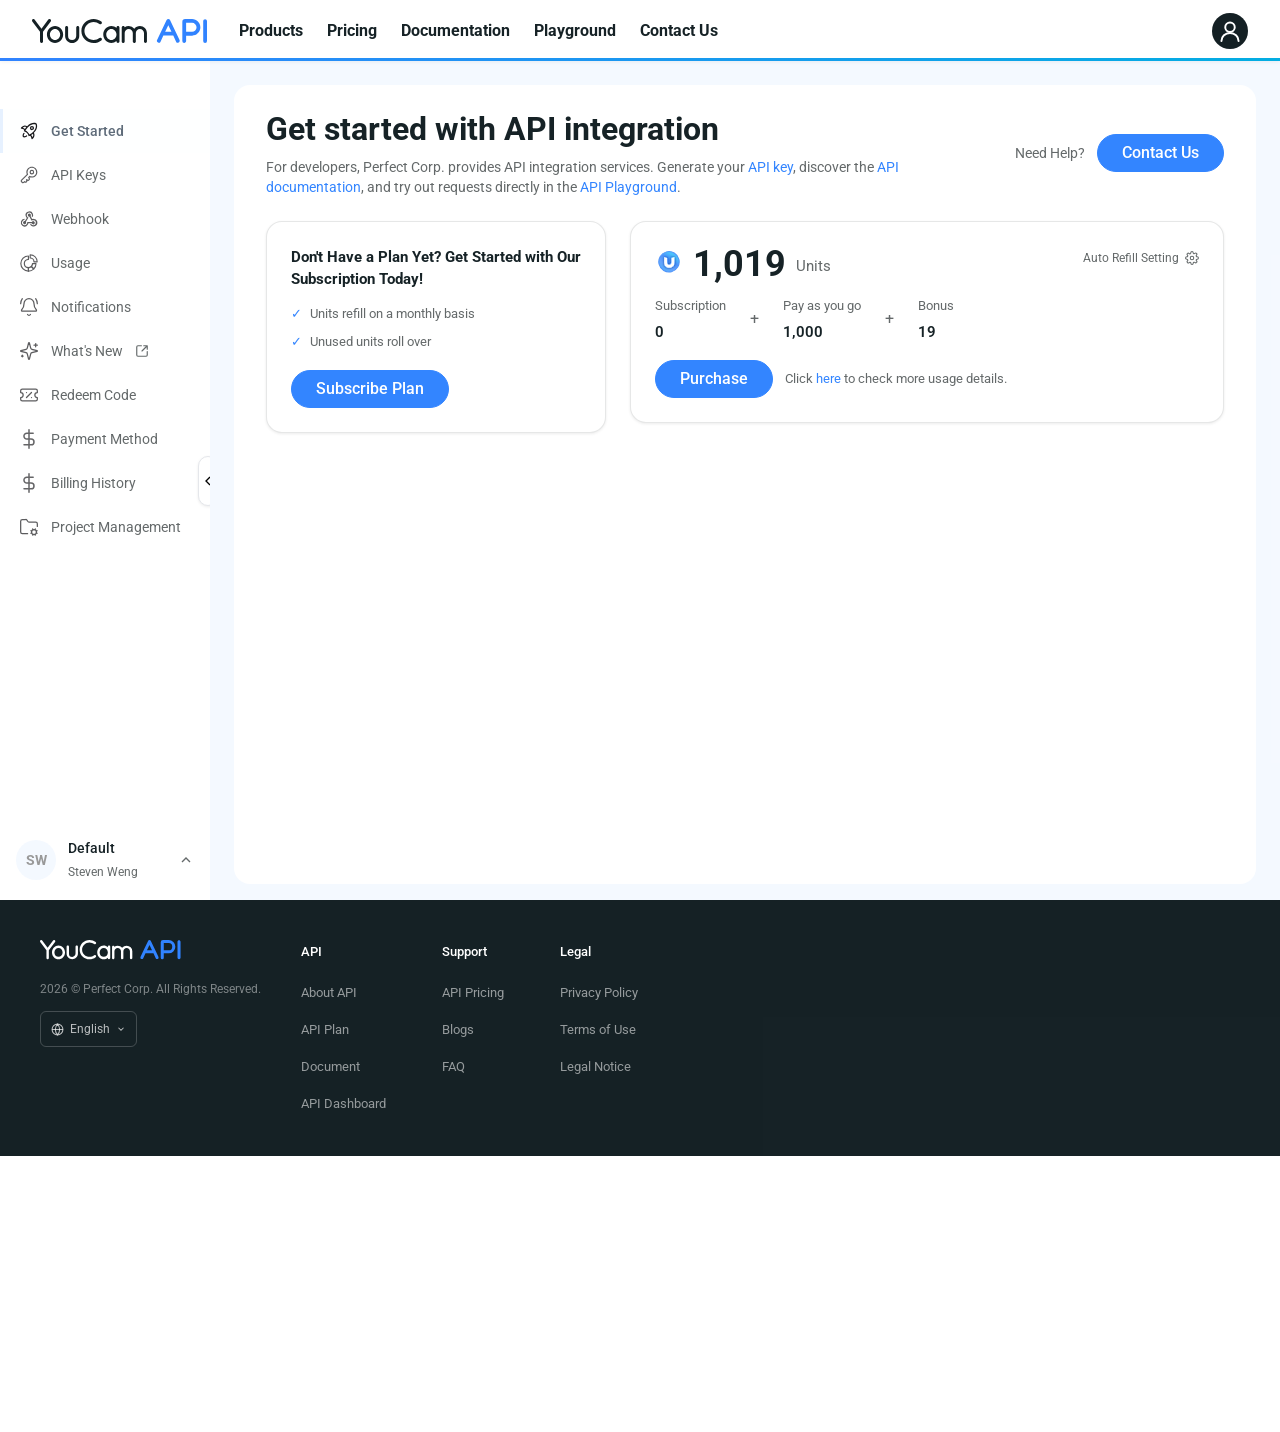
==== index.html @ 042cfa5a "V1" ====
<!DOCTYPE html>
<html lang="en">
<head>
  <meta charset="UTF-8" />
  <meta http-equiv="refresh" content="0;url=app.html" />
  <title>YouCam API Console</title>
</head>
<body>
  <p style="font-family:sans-serif;padding:40px;color:#666">
    Redirecting to <a href="app.html">app.html</a>…
  </p>
</body>
</html>
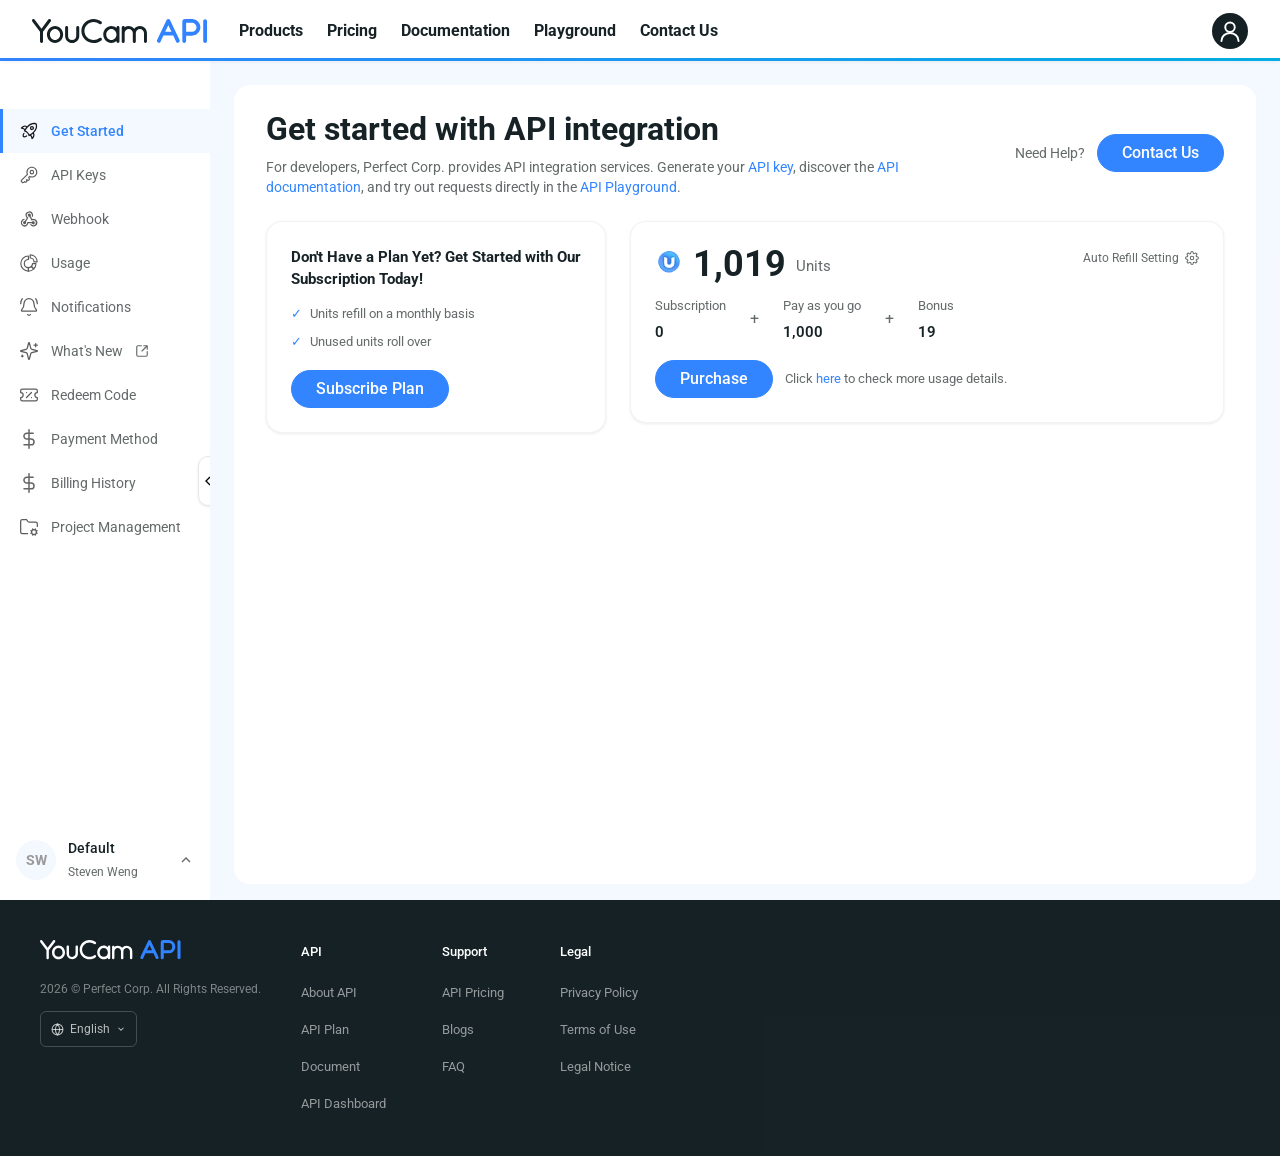
==== commit 087788a3: "V1.2 update usage page" ====
--- a/index.html
+++ b/index.html
@@ -2,12 +2,226 @@
 <html lang="en">
 <head>
   <meta charset="UTF-8" />
-  <meta http-equiv="refresh" content="0;url=app.html" />
-  <title>YouCam API Console</title>
+  <meta name="viewport" content="width=device-width, initial-scale=1.0" />
+  <title>Get Started — YouCam API Console</title>
+  <link rel="preconnect" href="https://fonts.googleapis.com" />
+  <link href="https://fonts.googleapis.com/css2?family=Roboto:wght@300;400;500;700&display=swap" rel="stylesheet" />
+  <link rel="stylesheet" href="src/css/tokens.css" />
+  <link rel="stylesheet" href="src/css/components.css" />
 </head>
 <body>
-  <p style="font-family:sans-serif;padding:40px;color:#666">
-    Redirecting to <a href="app.html">app.html</a>…
-  </p>
+
+<!-- ══ TOPNAV ══════════════════════════════════════════════════ -->
+<header class="topnav">
+  <a href="app.html" class="topnav__logo">
+    <img src="src/icon/API_header.svg" alt="YouCam API" style="height:24px;width:auto;" />
+  </a>
+  <ul class="topnav__links">
+    <li><a href="#">Products</a></li>
+    <li><a href="#">Pricing</a></li>
+    <li><a href="#">Documentation</a></li>
+    <li><a href="#">Playground</a></li>
+    <li><a href="#">Contact Us</a></li>
+  </ul>
+  <div class="topnav__spacer"></div>
+  <div class="topnav__avatar">
+    <img src="src/icon/user.svg" alt="Account" style="width:40px;height:40px;display:block;" />
+  </div>
+</header>
+
+<!-- ══ APP BODY ════════════════════════════════════════════════ -->
+<div class="app-body">
+
+  <!-- SIDEBAR -->
+  <aside class="sidebar" id="sidebar">
+    <button class="sidebar__collapse-btn" data-sidebar-toggle="sidebar" title="Toggle sidebar">
+      <svg width="16" height="16" viewBox="0 0 24 24" fill="none" stroke="currentColor" stroke-width="2">
+        <polyline data-arrow points="15 6 9 12 15 18"/>
+      </svg>
+    </button>
+    <nav class="sidebar__nav">
+      <a class="sidebar__nav-item active" href="app.html">
+        <img src="src/icon/start.svg" class="nav-icon" alt="" />
+        <span class="nav-label">Get Started</span>
+        
+      </a>
+      <a class="sidebar__nav-item" href="pages/api-keys.html">
+        <img src="src/icon/api-key.svg" class="nav-icon" alt="" />
+        <span class="nav-label">API Keys</span>
+        
+      </a>
+      <a class="sidebar__nav-item" href="pages/webhook.html">
+        <img src="src/icon/webhook.svg" class="nav-icon" alt="" />
+        <span class="nav-label">Webhook</span>
+        
+      </a>
+      <a class="sidebar__nav-item" href="pages/usage.html">
+        <img src="src/icon/usage.svg" class="nav-icon" alt="" />
+        <span class="nav-label">Usage</span>
+        
+      </a>
+      <a class="sidebar__nav-item" href="#">
+        <img src="src/icon/notification.svg" class="nav-icon" alt="" />
+        <span class="nav-label">Notifications</span>
+        
+      </a>
+      <a class="sidebar__nav-item" href="#" target="_blank" rel="noopener">
+        <img src="src/icon/whats new.svg" class="nav-icon" alt="" />
+        <span class="nav-label">What's New</span>
+        <img src="src/icon/external link.svg" class="nav-external" alt="" />
+      </a>
+      <a class="sidebar__nav-item" href="#">
+        <img src="src/icon/redeem code.svg" class="nav-icon" alt="" />
+        <span class="nav-label">Redeem Code</span>
+        
+      </a>
+      <a class="sidebar__nav-item" href="#">
+        <img src="src/icon/billing.svg" class="nav-icon" alt="" />
+        <span class="nav-label">Payment Method</span>
+        
+      </a>
+      <a class="sidebar__nav-item" href="#">
+        <img src="src/icon/billing.svg" class="nav-icon" alt="" />
+        <span class="nav-label">Billing History</span>
+        
+      </a>
+      <a class="sidebar__nav-item" href="#">
+        <img src="src/icon/project management.svg" class="nav-icon" alt="" />
+        <span class="nav-label">Project Management</span>
+        
+      </a>
+    </nav>
+    <div class="sidebar__user">
+      <div class="sidebar__user-avatar">SW</div>
+      <div class="sidebar__user-info">
+        <div class="sidebar__user-name">Default</div>
+        <div class="sidebar__user-org">Steven Weng</div>
+      </div>
+      <svg class="sidebar__user-chevron" width="16" height="16" viewBox="0 0 24 24"
+        fill="none" stroke="currentColor" stroke-width="2"
+        style="margin-left:auto;flex-shrink:0;color:var(--color-text-secondary)">
+        <polyline points="18 15 12 9 6 15"/>
+      </svg>
+    </div>
+  </aside>
+
+  <!-- PAGE SHELL -->
+  <div class="page-shell">
+    <div class="page-content">
+      <div class="page-header">
+        <div class="page-header__row">
+          <div>
+            <h1 class="page-header__title">Get started with API integration</h1>
+            <p class="page-header__description">
+              For developers, Perfect Corp. provides API integration services.
+              Generate your <a href="pages/api-keys.html">API key</a>, discover the
+              <a href="https://docs.perfectcorp.com/develop/introduction" target="_blank">API documentation</a>,
+              and try out requests directly in the
+              <a href="https://yce.perfectcorp.com/ai-api/playground" target="_blank">API Playground</a>.
+            </p>
+          </div>
+          <div style="display:flex;align-items:center;gap:12px;flex-shrink:0">
+            <span style="font-size:14px;color:var(--color-text-secondary)">Need Help?</span>
+            <button class="btn btn-primary">Contact Us</button>
+          </div>
+        </div>
+      </div>
+
+      <div class="cards-row">
+        <div class="card card--subscribe">
+          <div style="font-size:15px;font-weight:700;line-height:22px;margin-bottom:12px">
+            Don't Have a Plan Yet? Get Started with Our Subscription Today!
+          </div>
+          <div style="font-size:13px;color:var(--color-text-secondary);margin-bottom:16px">
+            <div style="display:flex;align-items:center;gap:8px;margin-bottom:4px">
+              <span style="color:var(--color-brand);font-weight:600">✓</span> Units refill on a monthly basis
+            </div>
+            <div style="display:flex;align-items:center;gap:8px">
+              <span style="color:var(--color-brand);font-weight:600">✓</span> Unused units roll over
+            </div>
+          </div>
+          <button class="btn btn-primary">Subscribe Plan</button>
+        </div>
+
+        <div class="card card--units">
+          <div style="display:flex;align-items:flex-start;justify-content:space-between;margin-bottom:12px">
+            <div style="display:flex;align-items:center;gap:10px">
+              <img src="src/icon/units.svg" style="width:28px;height:28px" alt="units" />
+              <span style="font-size:36px;font-weight:700;line-height:1">1,019</span>
+              <span style="font-size:15px;color:var(--color-text-secondary);align-self:flex-end;padding-bottom:4px">Units</span>
+            </div>
+            <div style="display:flex;align-items:center;gap:6px;font-size:12px;color:var(--color-text-secondary)">
+              Auto Refill Setting
+              <svg width="14" height="14" viewBox="0 0 24 24" fill="none" stroke="currentColor" stroke-width="1.8"><circle cx="12" cy="12" r="3"/><path d="M19.4 15a1.65 1.65 0 0 0 .33 1.82l.06.06a2 2 0 0 1-2.83 2.83l-.06-.06a1.65 1.65 0 0 0-1.82-.33 1.65 1.65 0 0 0-1 1.51V21a2 2 0 0 1-4 0v-.09A1.65 1.65 0 0 0 9 19.4a1.65 1.65 0 0 0-1.82.33l-.06.06a2 2 0 0 1-2.83-2.83l.06-.06A1.65 1.65 0 0 0 4.68 15a1.65 1.65 0 0 0-1.51-1H3a2 2 0 0 1 0-4h.09A1.65 1.65 0 0 0 4.6 9a1.65 1.65 0 0 0-.33-1.82l-.06-.06a2 2 0 0 1 2.83-2.83l.06.06A1.65 1.65 0 0 0 9 4.68a1.65 1.65 0 0 0 1-1.51V3a2 2 0 0 1 4 0v.09a1.65 1.65 0 0 0 1 1.51 1.65 1.65 0 0 0 1.82-.33l.06-.06a2 2 0 0 1 2.83 2.83l-.06.06A1.65 1.65 0 0 0 19.4 9a1.65 1.65 0 0 0 1.51 1H21a2 2 0 0 1 0 4h-.09a1.65 1.65 0 0 0-1.51 1z"/></svg>
+            </div>
+          </div>
+          <div style="display:flex;align-items:center;gap:24px;font-size:13px;margin-bottom:16px">
+            <div><div style="color:var(--color-text-secondary);margin-bottom:2px">Subscription</div><div style="font-weight:600;font-size:15px">0</div></div>
+            <span style="color:var(--color-text-secondary);font-size:16px">+</span>
+            <div><div style="color:var(--color-text-secondary);margin-bottom:2px">Pay as you go</div><div style="font-weight:600;font-size:15px">1,000</div></div>
+            <span style="color:var(--color-text-secondary);font-size:16px">+</span>
+            <div><div style="color:var(--color-text-secondary);margin-bottom:2px">Bonus</div><div style="font-weight:600;font-size:15px">19</div></div>
+          </div>
+          <div style="display:flex;align-items:center;gap:12px">
+            <button class="btn btn-primary">Purchase</button>
+            <span style="font-size:13px;color:var(--color-text-secondary)">Click <a href="pages/usage.html">here</a> to check more usage details.</span>
+          </div>
+        </div>
+      </div>
+    </div><!-- /page-content -->
+  </div><!-- /page-shell -->
+
+</div><!-- /app-body -->
+
+<!-- ══ FOOTER ══════════════════════════════════════════════════ -->
+<footer class="site-footer">
+  <div class="site-footer__inner">
+    <div class="site-footer__brand">
+      <a href="app.html" class="site-footer__logo">
+        <img src="src/icon/API_footer.svg" alt="YouCam API" style="height:20px;width:auto;" />
+      </a>
+      <p class="site-footer__copy">2026 © Perfect Corp. All Rights Reserved.</p>
+      <div class="site-footer__lang">
+        <svg width="13" height="13" viewBox="0 0 24 24" fill="none" stroke="currentColor" stroke-width="2">
+          <circle cx="12" cy="12" r="10"/><line x1="2" y1="12" x2="22" y2="12"/>
+          <path d="M12 2a15.3 15.3 0 0 1 4 10 15.3 15.3 0 0 1-4 10 15.3 15.3 0 0 1-4-10 15.3 15.3 0 0 1 4-10z"/>
+        </svg>
+        <span>English</span>
+        <svg width="10" height="10" viewBox="0 0 24 24" fill="none" stroke="currentColor" stroke-width="2.5">
+          <polyline points="6 9 12 15 18 9"/>
+        </svg>
+      </div>
+    </div>
+    <div class="site-footer__links">
+      <div class="site-footer__col">
+        <h4 class="site-footer__col-title">API</h4>
+        <ul>
+          <li><a href="https://yce.perfectcorp.com/ai-api" target="_blank">About API</a></li>
+          <li><a href="https://yce.perfectcorp.com/ai-api/api-pricing" target="_blank">API Plan</a></li>
+          <li><a href="https://docs.perfectcorp.com/develop/introduction" target="_blank">Document</a></li>
+          <li><a href="app.html">API Dashboard</a></li>
+        </ul>
+      </div>
+      <div class="site-footer__col">
+        <h4 class="site-footer__col-title">Support</h4>
+        <ul>
+          <li><a href="https://yce.perfectcorp.com/ai-api/api-pricing" target="_blank">API Pricing</a></li>
+          <li><a href="https://www.perfectcorp.com/consumer/blog" target="_blank">Blogs</a></li>
+          <li><a href="https://yce.perfectcorp.com/faq" target="_blank">FAQ</a></li>
+        </ul>
+      </div>
+      <div class="site-footer__col">
+        <h4 class="site-footer__col-title">Legal</h4>
+        <ul>
+          <li><a href="#" target="_blank">Privacy Policy</a></li>
+          <li><a href="#" target="_blank">Terms of Use</a></li>
+          <li><a href="#" target="_blank">Legal Notice</a></li>
+        </ul>
+      </div>
+    </div>
+  </div>
+</footer>
+
+<script src="src/js/components.js"></script>
 </body>
 </html>
--- a/src/css/tokens.css
+++ b/src/css/tokens.css
@@ -0,0 +1,131 @@
+/* ============================================================
+   YouCam API Console — Design Tokens
+   Source: https://yce.perfectcorp.com/api-console/en/
+   ============================================================ */
+
+:root {
+  /* --- Brand Colors --- */
+  --color-brand:              #3385ff;
+  --color-brand-active:       #2e78e9;
+  --color-brand-bg-weak:      rgba(51, 133, 255, 0.05);
+  --color-brand-bg-solid:     #f5f9ff;
+
+  /* --- Text Colors --- */
+  --color-text-default:       rgba(9, 22, 26, 0.95);
+  --color-text-secondary:     rgba(17, 24, 26, 0.65);
+  --color-text-weaker:        rgba(17, 24, 26, 0.45);
+  --color-text-placeholder:   #999999;
+  --color-text-brand:         #3385ff;
+  --color-text-on-brand:      #ffffff;
+  --color-text-inverted:      #ffffff;
+
+  /* --- Background / Surface --- */
+  --color-bg-page:            #ffffff;
+  --color-bg-sidebar:         #ffffff;
+  --color-bg-card:            #ffffff;
+  --color-bg-overlay:         #00000080;
+  --color-bg-fill-weak:       #3385ff0d;
+  --color-bg-fill-grey:       #11181a0a;
+  --color-bg-topnav:          #000000;
+
+  /* --- Border / Stroke --- */
+  --color-border-default:     rgba(17, 24, 26, 0.05);
+  --color-border-strong:      rgba(17, 24, 26, 0.20);
+  --color-border-sidebar:     #e5e7eb;
+  --color-border-brand:       #3385ff;
+
+  /* --- Semantic: Success --- */
+  --color-success:            #0acc92;
+  --color-success-text:       #0acc92;
+  --color-success-bg:         rgba(10, 204, 146, 0.05);
+  --color-success-border:     rgba(10, 204, 146, 0.30);
+
+  /* --- Semantic: Error --- */
+  --color-error:              #de0000;
+  --color-error-text:         #de0000;
+  --color-error-bg:           rgba(222, 0, 0, 0.14);
+  --color-error-border:       rgba(222, 0, 0, 0.30);
+
+  /* --- Semantic: Warning --- */
+  --color-warning:            #fec62e;
+
+  /* --- Neutrals --- */
+  --color-neutral-50:         rgba(17, 24, 26, 0.04);
+  --color-neutral-100:        rgba(17, 24, 26, 0.10);
+  --color-neutral-200:        rgba(17, 24, 26, 0.20);
+  --color-neutral-500:        #999999;
+  --color-neutral-900:        #12181a;
+  --color-white:              #ffffff;
+  --color-black:              #000000;
+
+  /* ---------------------------------------------------------- */
+  /* Typography                                                  */
+  /* ---------------------------------------------------------- */
+  --font-sans:      'Roboto', ui-sans-serif, system-ui, sans-serif;
+  --font-mono:      ui-monospace, SFMono-Regular, Menlo, Monaco, Consolas, monospace;
+
+  --font-weight-regular: 400;
+  --font-weight-medium:  500;
+  --font-weight-bold:    700;
+
+  --text-h1:        40px;
+  --text-h2:        32px;
+  --text-h3:        24px;
+  --text-h4:        20px;
+  --text-body-lg:   18px;
+  --text-body:      16px;
+  --text-body-sm:   14px;
+  --text-caption:   12px;
+
+  --leading-h1:     48px;
+  --leading-h2:     40px;
+  --leading-h3:     32px;
+  --leading-h4:     28px;
+  --leading-body-lg: 28px;
+  --leading-body:   24px;
+  --leading-body-sm: 20px;
+  --leading-caption: 16px;
+
+  /* ---------------------------------------------------------- */
+  /* Spacing (4px base)                                          */
+  /* ---------------------------------------------------------- */
+  --space-1:   4px;
+  --space-2:   8px;
+  --space-3:   12px;
+  --space-4:   16px;
+  --space-5:   20px;
+  --space-6:   24px;
+  --space-7:   28px;
+  --space-8:   32px;
+  --space-10:  40px;
+  --space-12:  48px;
+
+  /* ---------------------------------------------------------- */
+  /* Border Radius                                               */
+  /* ---------------------------------------------------------- */
+  --radius-xs:   2px;
+  --radius-sm:   8px;
+  --radius-md:   16px;
+  --radius-lg:   20px;
+  --radius-pill: 9999px;
+
+  /* ---------------------------------------------------------- */
+  /* Shadows                                                     */
+  /* ---------------------------------------------------------- */
+  --shadow-sm:  0 1px 3px rgba(0, 0, 0, 0.08);
+  --shadow-md:  0 4px 16px rgba(0, 0, 0, 0.12);
+  --shadow-lg:  0 8px 32px rgba(0, 0, 0, 0.16);
+
+  /* ---------------------------------------------------------- */
+  /* Layout                                                      */
+  /* ---------------------------------------------------------- */
+  --topnav-height:   61px;
+  --sidebar-width:   210px;
+  --content-padding: var(--space-8) var(--space-10);
+
+  /* ---------------------------------------------------------- */
+  /* Motion                                                      */
+  /* ---------------------------------------------------------- */
+  --transition-fast:   0.15s ease;
+  --transition-normal: 0.25s ease;
+}
--- a/src/css/components.css
+++ b/src/css/components.css
@@ -0,0 +1,1104 @@
+/* ============================================================
+   YouCam API Console — Component Library
+   Depends on: tokens.css
+   ============================================================ */
+
+/* --- Reset & Base ------------------------------------------ */
+*, *::before, *::after { box-sizing: border-box; margin: 0; padding: 0; }
+
+body {
+  font-family: var(--font-sans);
+  font-size: var(--text-body);
+  line-height: var(--leading-body);
+  color: var(--color-text-default);
+  background: var(--color-bg-page);
+  -webkit-font-smoothing: antialiased;
+}
+
+a { color: var(--color-text-brand); text-decoration: none; }
+a:hover { text-decoration: underline; }
+
+/* ============================================================
+   LAYOUT
+   ============================================================ */
+
+/* Top Navigation Bar */
+.topnav {
+  position: fixed;
+  top: 0;
+  left: 0;
+  right: 0;
+  height: var(--topnav-height);
+  background: #ffffff;
+  box-shadow: 0 1px 4px rgba(0,0,0,0.06);
+  display: flex;
+  align-items: center;
+  padding: 0 var(--space-8);
+  gap: var(--space-8);
+  z-index: 100;
+  overflow: visible;
+}
+
+/* Gradient underline — matches real site (#3183ff → #03ade2, 3px) */
+.topnav::after {
+  content: '';
+  position: absolute;
+  bottom: 0;
+  left: 0;
+  right: 0;
+  height: 3px;
+  background: linear-gradient(90deg, #3183ff 0%, #03ade2 100%);
+  pointer-events: none;
+}
+
+.topnav__logo {
+  display: flex;
+  align-items: center;
+  height: 24px;
+  gap: var(--space-2);
+  flex-shrink: 0;
+}
+
+.topnav__logo-text {
+  color: var(--color-white);
+  font-size: var(--text-body-lg);
+  font-weight: var(--font-weight-bold);
+  letter-spacing: -0.02em;
+}
+
+.topnav__logo-text span {
+  color: var(--color-brand);
+}
+
+.topnav__links {
+  display: flex;
+  align-items: center;
+  gap: var(--space-6);
+  list-style: none;
+}
+
+.topnav__links a {
+  color: var(--color-text-default);
+  font-size: var(--text-body);
+  font-weight: var(--font-weight-bold);
+  transition: color var(--transition-fast);
+}
+
+.topnav__links a:hover {
+  color: var(--color-brand);
+  text-decoration: none;
+}
+
+.topnav__links .has-dropdown {
+  display: flex;
+  align-items: center;
+  gap: var(--space-1);
+  cursor: pointer;
+}
+
+.topnav__spacer { flex: 1; }
+
+.topnav__avatar {
+  width: 36px;
+  height: 36px;
+  border-radius: var(--radius-pill);
+  background: rgba(17, 24, 26, 0.08);
+  border: none;
+  color: var(--color-text-default);
+  display: flex;
+  align-items: center;
+  justify-content: center;
+  cursor: pointer;
+  overflow: hidden;
+}
+
+/* Sidebar */
+.sidebar {
+  position: sticky;
+  top: var(--topnav-height);
+  height: calc(100vh - var(--topnav-height));
+  width: var(--sidebar-width);
+  min-width: var(--sidebar-width);
+  background: var(--color-bg-sidebar);
+  display: flex;
+  flex-direction: column;
+  flex-shrink: 0;
+  transition: width var(--transition-normal), min-width var(--transition-normal);
+  z-index: 90;
+  overflow: hidden;
+  align-self: flex-start;
+}
+
+/* Collapsed: icon-only mini sidebar (60px) */
+.sidebar.collapsed {
+  width: 60px;
+  min-width: 60px;
+}
+
+.sidebar.collapsed .nav-label    { display: none; }
+.sidebar.collapsed .nav-external { display: none; }
+
+/* Force every nav item to the same height when collapsed */
+.sidebar.collapsed .sidebar__nav-item {
+  justify-content: center;
+  align-items: center;
+  padding: 0;
+  gap: 0;
+  height: 44px;        /* fixed height = same as expanded items */
+  min-height: 44px;
+  border-left-width: 2px;
+}
+
+.sidebar.collapsed .sidebar__user {
+  justify-content: center;
+  padding: var(--space-3);
+}
+.sidebar.collapsed .sidebar__user-info   { display: none; }
+.sidebar.collapsed .sidebar__user-chevron { display: none; }
+
+.sidebar__nav {
+  flex: 1;
+  padding: var(--space-12) 0;
+  overflow-y: auto;
+  overflow-x: hidden;
+}
+
+.sidebar__nav-item {
+  display: flex;
+  align-items: center;
+  gap: var(--space-3);
+  padding: 0 var(--space-4);
+  height: 44px;           /* fixed height — stays the same when collapsed */
+  color: var(--color-text-secondary);
+  font-size: var(--text-body-sm);
+  font-weight: var(--font-weight-regular);
+  cursor: pointer;
+  white-space: nowrap;
+  border-left: 3px solid transparent;
+  transition: color var(--transition-fast), background var(--transition-fast), border-color var(--transition-fast);
+  text-decoration: none;
+}
+
+.sidebar__nav-item:hover {
+  background: var(--color-bg-fill-grey);
+  color: var(--color-text-default);
+  text-decoration: none;
+}
+
+.sidebar__nav-item.active {
+  border-left-color: var(--color-brand);
+  color: var(--color-brand);
+  background: var(--color-brand-bg-weak);
+  font-weight: var(--font-weight-medium);
+}
+
+.sidebar__nav-item .nav-icon {
+  width: 20px;
+  height: 20px;
+  flex-shrink: 0;
+  opacity: 0.7;
+}
+
+.sidebar__nav-item.active .nav-icon {
+  opacity: 1;
+}
+
+.sidebar__collapse-btn {
+  position: absolute;
+  right: -8px;
+  top: 50%;
+  transform: translateY(-50%);
+  width: 20px;
+  height: 50px;
+  border-radius: var(--radius-pill);
+  background: var(--color-white);
+  border: 1px solid var(--color-border-sidebar);
+  display: flex;
+  align-items: center;
+  justify-content: center;
+  cursor: pointer;
+  z-index: 1;
+  box-shadow: var(--shadow-sm);
+  transition: background var(--transition-fast);
+}
+
+.sidebar__collapse-btn:hover {
+  background: var(--color-bg-fill-grey);
+}
+
+.sidebar__user {
+  padding: var(--space-4);
+  display: flex;
+  align-items: center;
+  gap: var(--space-3);
+  cursor: pointer;
+}
+
+.sidebar__user-avatar {
+  width: 40px;
+  height: 40px;
+  border-radius: var(--radius-pill);
+  background: var(--color-bg-fill-weak);
+  color: var(--color-text-placeholder);
+  display: flex;
+  align-items: center;
+  justify-content: center;
+  font-size: var(--text-body-sm);
+  font-weight: var(--font-weight-bold);
+  flex-shrink: 0;
+}
+
+.sidebar__user-info {
+  overflow: hidden;
+}
+
+.sidebar__user-name {
+  font-size: var(--text-body-sm);
+  font-weight: var(--font-weight-medium);
+  color: var(--color-text-default);
+  white-space: nowrap;
+  overflow: hidden;
+  text-overflow: ellipsis;
+}
+
+.sidebar__user-org {
+  font-size: var(--text-caption);
+  color: var(--color-text-secondary);
+  white-space: nowrap;
+  overflow: hidden;
+  text-overflow: ellipsis;
+}
+
+/* App body — flex row: sidebar + page content.
+   min-height: 100vh ensures the footer (outside this div) is always below the fold. */
+.app-body {
+  display: flex;
+  padding-top: var(--topnav-height);
+  min-height: 100vh;
+}
+
+/* Page shell — light gray background, fills remaining width beside sidebar */
+.page-shell {
+  flex: 1;
+  min-width: 0;
+  background: var(--color-bg-fill-weak);   /* rgba(17,24,26,.02) */
+}
+
+/* Page content — white box sitting inside the gray shell */
+.page-content {
+  background: #ffffff;
+  padding: var(--space-6) var(--space-8);
+  margin: var(--space-6);                  /* gap between shell edges and white box */
+  min-height: calc(100% - var(--space-10)); /* stretch white area vertically */
+  border-radius: var(--radius-md);
+}
+
+/* Page Header */
+.page-header {
+  margin-bottom: var(--space-6);
+}
+
+.page-header__title {
+  font-size: var(--text-h2);
+  font-weight: var(--font-weight-bold);
+  line-height: var(--leading-h2);
+  color: var(--color-text-default);
+  margin-bottom: var(--space-2);
+}
+
+.page-header__description {
+  font-size: var(--text-body-sm);
+  color: var(--color-text-secondary);
+  line-height: var(--leading-body-sm);
+}
+
+.page-header__row {
+  display: flex;
+  align-items: center;
+  justify-content: space-between;
+  gap: var(--space-4);
+}
+
+/* ============================================================
+   BUTTONS
+   ============================================================ */
+
+.btn {
+  display: inline-flex;
+  align-items: center;
+  justify-content: center;
+  gap: var(--space-2);
+  font-family: var(--font-sans);
+  font-size: var(--text-body);
+  font-weight: var(--font-weight-medium);
+  line-height: 1;
+  cursor: pointer;
+  border: none;
+  outline: none;
+  transition: background var(--transition-fast), color var(--transition-fast), border-color var(--transition-fast), opacity var(--transition-fast);
+  white-space: nowrap;
+  text-decoration: none;
+}
+
+.btn:disabled {
+  opacity: 0.45;
+  cursor: not-allowed;
+  pointer-events: none;
+}
+
+/* Primary — filled pill */
+.btn-primary {
+  background: var(--color-brand);
+  color: var(--color-white);
+  border-radius: var(--radius-pill);
+  padding: 10px var(--space-6);
+  border: 1.5px solid var(--color-brand);
+}
+
+.btn-primary:hover {
+  background: var(--color-brand-active);
+  border-color: var(--color-brand-active);
+}
+
+/* Outline — pill */
+.btn-outline {
+  background: transparent;
+  color: var(--color-brand);
+  border: 1.5px solid var(--color-brand);
+  border-radius: var(--radius-pill);
+  padding: 10px var(--space-6);
+}
+
+.btn-outline:hover {
+  background: var(--color-brand-bg-weak);
+}
+
+/* Secondary — ghost rectangle (used in tables) */
+.btn-secondary {
+  background: transparent;
+  color: var(--color-text-default);
+  border: 1px solid var(--color-border-strong);
+  border-radius: var(--radius-sm);
+  padding: 6px var(--space-3);
+  font-size: var(--text-caption);
+}
+
+.btn-secondary:hover {
+  background: var(--color-bg-fill-grey);
+}
+
+/* Danger */
+.btn-danger {
+  background: var(--color-error);
+  color: var(--color-white);
+  border-radius: var(--radius-pill);
+  padding: 10px var(--space-6);
+  border: 1.5px solid var(--color-error);
+}
+
+.btn-danger:hover {
+  background: #c00000;
+  border-color: #c00000;
+}
+
+/* Icon Button */
+.btn-icon {
+  background: transparent;
+  border: none;
+  border-radius: var(--radius-sm);
+  width: 32px;
+  height: 32px;
+  display: inline-flex;
+  align-items: center;
+  justify-content: center;
+  color: var(--color-text-secondary);
+  cursor: pointer;
+  padding: 0;
+  transition: background var(--transition-fast), color var(--transition-fast);
+}
+
+.btn-icon:hover {
+  background: var(--color-bg-fill-grey);
+  color: var(--color-text-default);
+}
+
+.btn-icon.danger:hover {
+  background: var(--color-error-bg);
+  color: var(--color-error);
+}
+
+/* ============================================================
+   BADGES & CHIPS
+   ============================================================ */
+
+/* Status Badge */
+.badge {
+  display: inline-flex;
+  align-items: center;
+  border-radius: var(--radius-pill);
+  padding: 3px 10px;
+  font-size: var(--text-caption);
+  font-weight: var(--font-weight-medium);
+  white-space: nowrap;
+}
+
+.badge-success {
+  color: var(--color-success-text);
+  background: var(--color-success-bg);
+  border: 1px solid var(--color-success-border);
+}
+
+.badge-error {
+  color: var(--color-error-text);
+  background: var(--color-error-bg);
+  border: 1px solid var(--color-error-border);
+}
+
+.badge-neutral {
+  color: var(--color-text-secondary);
+  background: var(--color-neutral-50);
+  border: 1px solid var(--color-neutral-100);
+}
+
+/* Chip / Tag (event type labels) */
+.chip {
+  display: inline-flex;
+  align-items: center;
+  border-radius: var(--radius-pill);
+  padding: 2px 10px;
+  font-size: var(--text-caption);
+  font-weight: var(--font-weight-regular);
+  color: var(--color-text-default);
+  border: 1px solid var(--color-border-strong);
+  background: transparent;
+  white-space: nowrap;
+}
+
+/* ============================================================
+   DATA TABLE
+   ============================================================ */
+
+.table-wrapper {
+  width: 100%;
+  overflow-x: auto;
+}
+
+.table {
+  width: 100%;
+  border-collapse: collapse;
+  font-size: var(--text-body-sm);
+}
+
+.table thead th {
+  text-align: left;
+  padding: var(--space-3) var(--space-4);
+  font-size: var(--text-body-sm);
+  font-weight: var(--font-weight-medium);
+  color: var(--color-text-default);
+  background: var(--color-bg-fill-weak);
+  border-bottom: 1px solid var(--color-border-default);
+  white-space: nowrap;
+}
+
+.table tbody tr {
+  border-bottom: 1px solid var(--color-border-default);
+  transition: background var(--transition-fast);
+}
+
+.table tbody td {
+  padding: 14px var(--space-4);
+  color: var(--color-text-default);
+  vertical-align: middle;
+}
+
+.table tbody tr:last-child {
+  border-bottom: none;
+}
+
+.table .ops-cell {
+  display: flex;
+  align-items: center;
+  gap: var(--space-2);
+}
+
+/* ============================================================
+   FORM CONTROLS
+   ============================================================ */
+
+.form-group {
+  display: flex;
+  flex-direction: column;
+  gap: var(--space-2);
+}
+
+.form-label {
+  font-size: var(--text-body-sm);
+  font-weight: var(--font-weight-medium);
+  color: var(--color-text-default);
+  display: flex;
+  align-items: center;
+  gap: var(--space-1);
+}
+
+.form-label .required {
+  color: var(--color-error);
+  font-size: var(--text-body-sm);
+}
+
+/* Text Input */
+.input {
+  width: 100%;
+  height: 40px;
+  padding: 0 var(--space-3);
+  font-family: var(--font-sans);
+  font-size: var(--text-body-sm);
+  color: var(--color-text-default);
+  background: var(--color-white);
+  border: 1px solid var(--color-border-strong);
+  border-radius: var(--radius-sm);
+  outline: none;
+  transition: border-color var(--transition-fast), box-shadow var(--transition-fast);
+}
+
+.input::placeholder { color: var(--color-neutral-500); }
+
+.input:focus {
+  border-color: var(--color-brand);
+  box-shadow: 0 0 0 3px var(--color-brand-bg-weak);
+}
+
+.input:disabled {
+  background: var(--color-bg-fill-grey);
+  color: var(--color-text-weaker);
+  cursor: not-allowed;
+}
+
+/* Date Input */
+.input-date {
+  position: relative;
+}
+
+.input-date .input {
+  padding-right: 40px;
+}
+
+.input-date__icon {
+  position: absolute;
+  right: 10px;
+  top: 50%;
+  transform: translateY(-50%);
+  color: var(--color-text-secondary);
+  pointer-events: none;
+}
+
+/* Textarea */
+.textarea {
+  width: 100%;
+  padding: 10px var(--space-3);
+  font-family: var(--font-sans);
+  font-size: var(--text-body-sm);
+  color: var(--color-text-default);
+  background: var(--color-white);
+  border: 1px solid var(--color-border-strong);
+  border-radius: var(--radius-sm);
+  outline: none;
+  resize: vertical;
+  min-height: 80px;
+  transition: border-color var(--transition-fast), box-shadow var(--transition-fast);
+}
+
+.textarea::placeholder { color: var(--color-neutral-500); }
+
+.textarea:focus {
+  border-color: var(--color-brand);
+  box-shadow: 0 0 0 3px var(--color-brand-bg-weak);
+}
+
+/* Checkbox */
+.checkbox-wrapper {
+  display: flex;
+  align-items: center;
+  gap: var(--space-2);
+  cursor: pointer;
+  user-select: none;
+}
+
+.checkbox {
+  width: 16px;
+  height: 16px;
+  border: 1px solid var(--color-border-strong);
+  border-radius: var(--radius-xs);
+  appearance: none;
+  -webkit-appearance: none;
+  background: var(--color-white);
+  cursor: pointer;
+  position: relative;
+  flex-shrink: 0;
+  transition: background var(--transition-fast), border-color var(--transition-fast);
+}
+
+.checkbox:checked {
+  background: var(--color-brand);
+  border-color: var(--color-brand);
+}
+
+.checkbox:checked::after {
+  content: '';
+  position: absolute;
+  left: 4px;
+  top: 1px;
+  width: 5px;
+  height: 9px;
+  border: 2px solid white;
+  border-top: none;
+  border-left: none;
+  transform: rotate(45deg);
+}
+
+.checkbox-label {
+  font-size: var(--text-body-sm);
+  color: var(--color-text-default);
+}
+
+/* Select Dropdown */
+.select-wrapper {
+  position: relative;
+  display: inline-flex;
+  align-items: center;
+}
+
+.select {
+  appearance: none;
+  -webkit-appearance: none;
+  height: 38px;
+  padding: 0 36px 0 var(--space-3);
+  font-family: var(--font-sans);
+  font-size: var(--text-body-sm);
+  color: var(--color-text-default);
+  background: var(--color-white);
+  border: 1px solid var(--color-border-strong);
+  border-radius: var(--radius-sm);
+  outline: none;
+  cursor: pointer;
+  min-width: 120px;
+  transition: border-color var(--transition-fast);
+}
+
+.select:focus {
+  border-color: var(--color-brand);
+}
+
+.select-wrapper::after {
+  content: '';
+  position: absolute;
+  right: 12px;
+  top: 50%;
+  transform: translateY(-50%);
+  width: 0;
+  height: 0;
+  border-left: 4px solid transparent;
+  border-right: 4px solid transparent;
+  border-top: 5px solid var(--color-text-secondary);
+  pointer-events: none;
+}
+
+/* ============================================================
+   TABS
+   ============================================================ */
+
+.tabs {
+  border-bottom: 1px solid var(--color-border-default);
+  display: flex;
+  gap: 0;
+  margin-bottom: var(--space-6);
+}
+
+.tab {
+  padding: var(--space-3) var(--space-5);
+  font-size: var(--text-body-sm);
+  font-weight: var(--font-weight-medium);
+  color: var(--color-text-secondary);
+  cursor: pointer;
+  border: none;
+  border-bottom: 2px solid transparent;
+  background: transparent;
+  outline: none;
+  /* -webkit-appearance: none; */
+  margin-bottom: -1px;
+  transition: color var(--transition-fast), border-color var(--transition-fast);
+  white-space: nowrap;
+  font-family: var(--font-sans);
+}
+
+.tab:focus { outline: none; }
+.tab:focus-visible { outline: 2px solid var(--color-brand); outline-offset: 2px; border-radius: 2px; }
+
+.tab:hover {
+  color: var(--color-text-default);
+}
+
+.tab.active {
+  color: var(--color-brand);
+  border-bottom-color: var(--color-brand);
+}
+
+/* ============================================================
+   CARD
+   ============================================================ */
+
+.card {
+  background: var(--color-bg-card);
+  border: 1px solid var(--color-border-default);
+  border-radius: var(--radius-md);
+  padding: var(--space-6);
+  box-shadow: var(--shadow-sm);
+}
+
+.card-grid {
+  display: grid;
+  grid-template-columns: repeat(auto-fill, minmax(300px, 1fr));
+  gap: var(--space-6);
+}
+
+/* Horizontal card row — each card controls its own width */
+.cards-row {
+  display: flex;
+  gap: var(--space-6);
+  align-items: flex-start;
+  flex-wrap: wrap;
+}
+
+/* Subscribe / CTA card — fixed narrower width */
+.card--subscribe {
+  width: 340px;
+  flex-shrink: 0;
+}
+
+/* Units / data card — fills remaining space */
+.card--units {
+  flex: 1;
+  min-width: 300px;
+  max-width: 700px;
+}
+
+/* ============================================================
+   MODAL / DIALOG
+   ============================================================ */
+
+.modal-overlay {
+  position: fixed;
+  inset: 0;
+  background: var(--color-bg-overlay);
+  display: flex;
+  align-items: center;
+  justify-content: center;
+  z-index: 1000;
+  opacity: 0;
+  pointer-events: none;
+  transition: opacity var(--transition-normal);
+}
+
+.modal-overlay.open {
+  opacity: 1;
+  pointer-events: auto;
+}
+
+.modal {
+  background: var(--color-white);
+  border-radius: var(--radius-md);
+  padding: var(--space-8);
+  width: 100%;
+  max-width: 420px;
+  box-shadow: var(--shadow-lg);
+  position: relative;
+  transform: translateY(8px);
+  transition: transform var(--transition-normal);
+}
+
+.modal-overlay.open .modal {
+  transform: translateY(0);
+}
+
+.modal__header {
+  display: flex;
+  align-items: center;
+  justify-content: space-between;
+  margin-bottom: var(--space-6);
+}
+
+.modal__title {
+  font-size: var(--text-h4);
+  font-weight: var(--font-weight-medium);
+  color: var(--color-text-default);
+}
+
+.modal__close {
+  width: 28px;
+  height: 28px;
+  display: flex;
+  align-items: center;
+  justify-content: center;
+  border: none;
+  background: transparent;
+  cursor: pointer;
+  color: var(--color-text-secondary);
+  border-radius: var(--radius-sm);
+  transition: background var(--transition-fast);
+}
+
+.modal__close:hover {
+  background: var(--color-bg-fill-grey);
+  color: var(--color-text-default);
+}
+
+.modal__body {
+  display: flex;
+  flex-direction: column;
+  gap: var(--space-4);
+}
+
+.modal__footer {
+  display: flex;
+  justify-content: flex-end;
+  gap: var(--space-3);
+  margin-top: var(--space-6);
+}
+
+/* ============================================================
+   FILTER BAR
+   ============================================================ */
+
+.filter-bar {
+  display: flex;
+  align-items: flex-end;
+  gap: var(--space-4);
+  flex-wrap: wrap;
+  margin-bottom: var(--space-6);
+}
+
+.filter-bar__group {
+  display: flex;
+  flex-direction: column;
+  gap: var(--space-2);
+}
+
+.filter-bar__label {
+  font-size: var(--text-caption);
+  font-weight: var(--font-weight-medium);
+  color: var(--color-text-secondary);
+  display: flex;
+  align-items: center;
+  gap: var(--space-1);
+}
+
+/* ============================================================
+   MISC UTILITIES
+   ============================================================ */
+
+.divider {
+  height: 1px;
+  margin: var(--space-6) 0;
+}
+
+.text-brand    { color: var(--color-text-brand); }
+.text-muted    { color: var(--color-text-secondary); }
+.text-danger   { color: var(--color-error); }
+.text-success  { color: var(--color-success); }
+
+.flex          { display: flex; }
+.flex-center   { display: flex; align-items: center; }
+.flex-between  { display: flex; align-items: center; justify-content: space-between; }
+.gap-2         { gap: var(--space-2); }
+.gap-3         { gap: var(--space-3); }
+.gap-4         { gap: var(--space-4); }
+.mt-4          { margin-top: var(--space-4); }
+.mt-6          { margin-top: var(--space-6); }
+.mb-4          { margin-bottom: var(--space-4); }
+.mb-6          { margin-bottom: var(--space-6); }
+
+/* Scrollbar */
+::-webkit-scrollbar        { width: 6px; height: 6px; }
+::-webkit-scrollbar-track  { background: transparent; }
+::-webkit-scrollbar-thumb  { background: var(--color-neutral-100); border-radius: var(--radius-pill); }
+::-webkit-scrollbar-thumb:hover { background: var(--color-neutral-200); }
+
+/* ============================================================
+   SITE FOOTER
+   ============================================================ */
+
+.site-footer {
+  background: rgba(9, 22, 26, 0.95);
+  color: #ffffff;
+}
+
+.site-footer__inner {
+  display: flex;
+  flex-wrap: wrap;
+  gap: 40px;
+  padding: 40px;
+}
+
+.site-footer__brand {
+  display: flex;
+  flex-direction: column;
+  gap: 14px;
+  flex-shrink: 0;
+  min-width: 180px;
+}
+
+.site-footer__logo { display: inline-block; }
+
+.site-footer__copy {
+  font-size: var(--text-caption);
+  color: rgba(255, 255, 255, 0.45);
+  line-height: var(--leading-caption);
+}
+
+.site-footer__lang {
+  display: inline-flex;
+  align-items: center;
+  gap: 6px;
+  border: 1px solid rgba(255, 255, 255, 0.2);
+  border-radius: 6px;
+  padding: 5px 10px;
+  font-size: var(--text-caption);
+  color: rgba(255, 255, 255, 0.7);
+  cursor: pointer;
+  width: fit-content;
+  transition: border-color var(--transition-fast);
+}
+
+.site-footer__lang:hover { border-color: rgba(255, 255, 255, 0.4); }
+
+.site-footer__links {
+  display: flex;
+  gap: 56px;
+  flex-wrap: wrap;
+  flex: 1;
+}
+
+.site-footer__col-title {
+  font-size: 13px;
+  font-weight: var(--font-weight-medium);
+  color: #ffffff;
+  margin-bottom: 16px;
+}
+
+.site-footer__col ul {
+  list-style: none;
+  display: flex;
+  flex-direction: column;
+  gap: 12px;
+}
+
+.site-footer__col ul a {
+  font-size: 13px;
+  color: rgba(255, 255, 255, 0.55);
+  text-decoration: none;
+  transition: color var(--transition-fast);
+}
+
+.site-footer__col ul a:hover { color: #ffffff; }
+
+/* ============================================================
+   TABLE — ADDITIONAL VARIANTS
+   ============================================================ */
+
+/* Right-align numeric / transaction columns */
+.table th.col-right,
+.table td.col-right { text-align: right; }
+
+/* Transaction value colors (Unit Records) */
+.tx-positive { color: #0acc92; font-weight: var(--font-weight-medium); }
+.tx-negative { color: var(--color-error); font-weight: var(--font-weight-medium); }
+
+/* ============================================================
+   DATE RANGE INPUT
+   ============================================================ */
+
+.input-date-range {
+  position: relative;
+  display: inline-flex;
+  align-items: center;
+}
+
+.input-date-range .input {
+  padding-right: 36px;
+  min-width: 220px;
+  cursor: pointer;
+}
+
+.input-date-range__icon {
+  position: absolute;
+  right: 10px;
+  top: 50%;
+  transform: translateY(-50%);
+  color: var(--color-text-secondary);
+  pointer-events: none;
+  display: flex;
+  align-items: center;
+}
+
+/* ============================================================
+   PAGINATION
+   ============================================================ */
+
+.pagination {
+  display: flex;
+  align-items: center;
+  gap: var(--space-3);
+  font-size: var(--text-body-sm);
+  color: var(--color-text-secondary);
+}
+
+.pagination__info { white-space: nowrap; }
+
+.pagination__btn {
+  width: 28px;
+  height: 28px;
+  border: 1px solid var(--color-border-strong);
+  border-radius: var(--radius-sm);
+  background: transparent;
+  display: flex;
+  align-items: center;
+  justify-content: center;
+  cursor: pointer;
+  color: var(--color-text-secondary);
+  transition: background var(--transition-fast), color var(--transition-fast);
+}
+
+.pagination__btn:hover:not(:disabled) {
+  background: var(--color-bg-fill-grey);
+  color: var(--color-text-default);
+}
+
+.pagination__btn:disabled {
+  opacity: 0.35;
+  cursor: not-allowed;
+}
+
+/* ============================================================
+   SECTION HEADER ROW  (title + action on same line)
+   ============================================================ */
+
+.section-header {
+  display: flex;
+  align-items: flex-start;
+  justify-content: space-between;
+  gap: var(--space-4);
+  margin-bottom: var(--space-5);
+}
+
+.section-header__title {
+  font-size: var(--text-h3);
+  font-weight: var(--font-weight-bold);
+  color: var(--color-text-default);
+  line-height: var(--leading-h3);
+  margin-bottom: var(--space-1);
+}
+
+.section-header__sub {
+  font-size: var(--text-body-sm);
+  color: var(--color-text-secondary);
+  line-height: var(--leading-body-sm);
+}
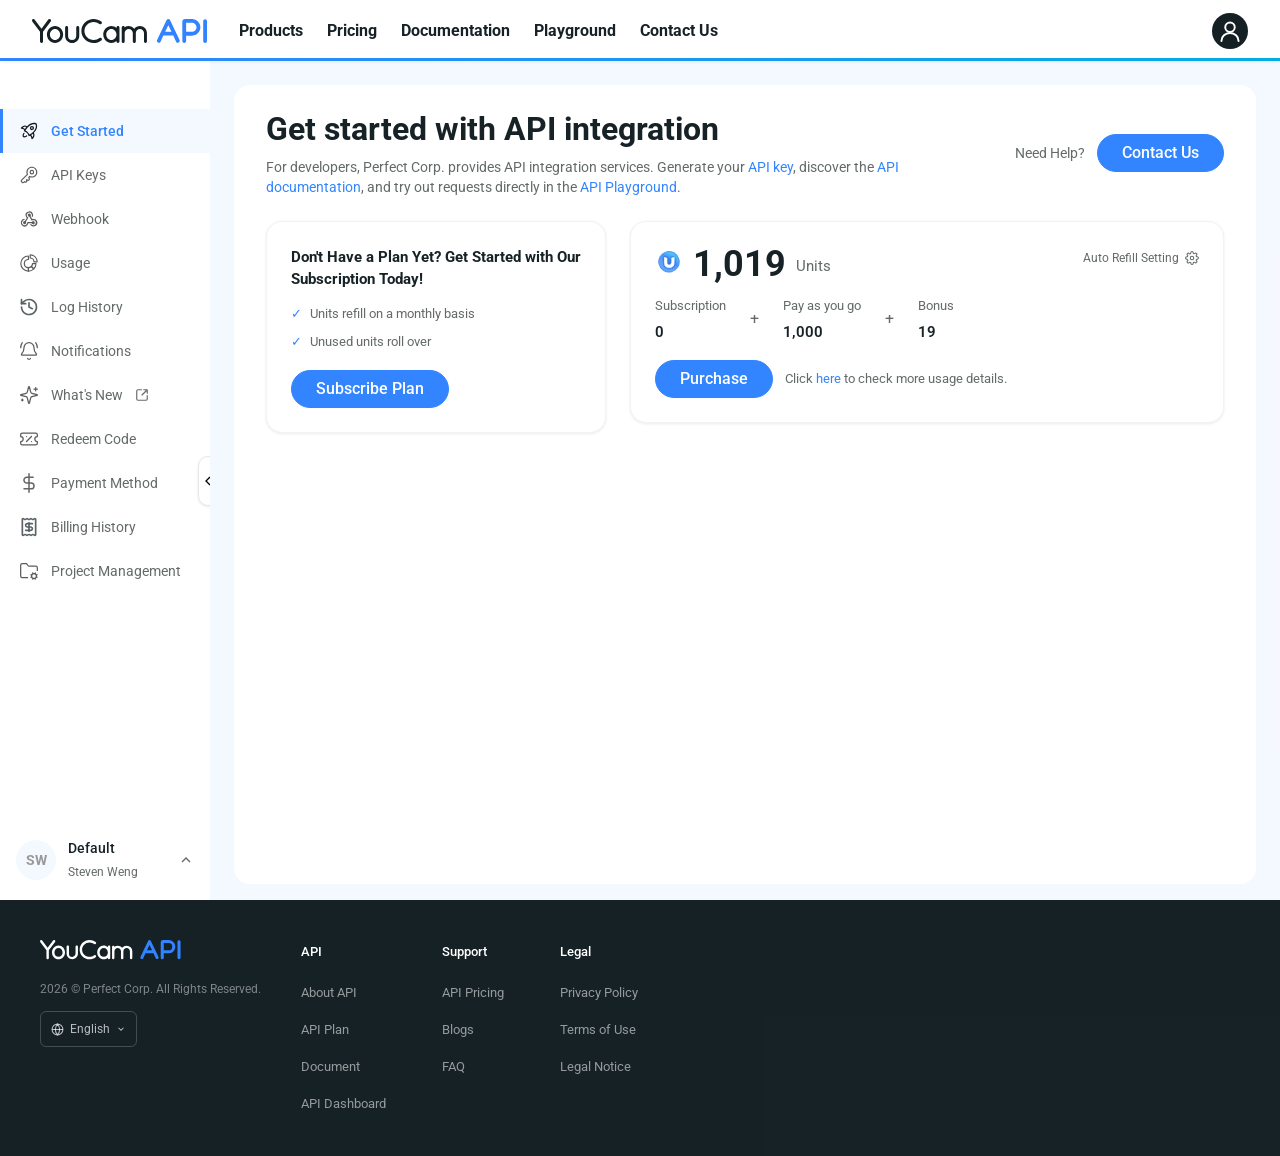
==== commit 7378ddac: "V1.3 add log history" ====
--- a/index.html
+++ b/index.html
@@ -60,6 +60,10 @@
         <span class="nav-label">Usage</span>
         
       </a>
+      <a class="sidebar__nav-item" href="pages/log-history.html">
+        <img src="src/icon/log history.svg" class="nav-icon" alt="" />
+        <span class="nav-label">Log History</span>
+      </a>
       <a class="sidebar__nav-item" href="#">
         <img src="src/icon/notification.svg" class="nav-icon" alt="" />
         <span class="nav-label">Notifications</span>
@@ -76,12 +80,12 @@
         
       </a>
       <a class="sidebar__nav-item" href="#">
-        <img src="src/icon/billing.svg" class="nav-icon" alt="" />
+        <img src="src/icon/payment.svg" class="nav-icon" alt="" />
         <span class="nav-label">Payment Method</span>
         
       </a>
       <a class="sidebar__nav-item" href="#">
-        <img src="src/icon/billing.svg" class="nav-icon" alt="" />
+        <img src="src/icon/billing history.svg" class="nav-icon" alt="" />
         <span class="nav-label">Billing History</span>
         
       </a>
--- a/src/css/components.css
+++ b/src/css/components.css
@@ -1102,3 +1102,254 @@
   color: var(--color-text-secondary);
   line-height: var(--leading-body-sm);
 }
+
+
+/* ============================================================
+   CUSTOM SELECT  (single + multi)
+
+   Single usage:
+     <div class="custom-select" data-select>
+       <button class="custom-select__trigger" type="button">
+         <span class="custom-select__value">Day</span>
+         <svg class="custom-select__chevron" ...>...</svg>
+       </button>
+       <div class="custom-select__dropdown">
+         <div class="custom-select__option selected" data-value="day">Day</div>
+         <div class="custom-select__option" data-value="week">Week</div>
+       </div>
+     </div>
+
+   Multi usage:
+     <div class="custom-select custom-select--multi" data-select data-multi>
+       <div class="custom-select__trigger" role="button" tabindex="0">
+         <div class="custom-select__tags" data-tags></div>
+         <span class="custom-select__placeholder">All API Keys</span>
+         <svg class="custom-select__chevron" ...>...</svg>
+       </div>
+       <div class="custom-select__dropdown">
+         <div class="custom-select__option custom-select__option--all" data-select-all>
+           <span class="custom-select__checkbox"></span>Select All
+         </div>
+         <div class="custom-select__option" data-value="sk-1">
+           <span class="custom-select__checkbox"></span>sk-KgGr...
+         </div>
+       </div>
+     </div>
+   ============================================================ */
+
+.custom-select {
+  position: relative;
+  display: inline-block;
+  min-width: 140px;
+  font-size: var(--text-body-sm);
+  user-select: none;
+}
+
+.custom-select__trigger {
+  width: 100%;
+  min-height: 36px;
+  padding: 0 32px 0 12px;
+  display: flex;
+  align-items: center;
+  gap: 6px;
+  background: var(--color-white);
+  border: 1px solid var(--color-border-strong);
+  border-radius: var(--radius-sm);
+  cursor: pointer;
+  color: var(--color-text-default);
+  font-size: var(--text-body-sm);
+  font-family: var(--font-sans);
+  text-align: left;
+  position: relative;
+  transition: border-color var(--transition-fast);
+}
+
+.custom-select__trigger:focus,
+.custom-select.open .custom-select__trigger {
+  border-color: var(--color-brand);
+  outline: none;
+}
+
+.custom-select__chevron {
+  position: absolute;
+  right: 10px;
+  top: 50%;
+  transform: translateY(-50%);
+  pointer-events: none;
+  color: var(--color-text-secondary);
+  transition: transform var(--transition-fast);
+  flex-shrink: 0;
+}
+.custom-select.open .custom-select__chevron {
+  transform: translateY(-50%) rotate(180deg);
+}
+
+.custom-select__dropdown {
+  display: none;
+  position: absolute;
+  top: calc(100% + 4px);
+  left: 0;
+  min-width: 100%;
+  background: var(--color-white);
+  border: 1px solid var(--color-border-default);
+  border-radius: var(--radius-sm);
+  box-shadow: var(--shadow-md);
+  z-index: 500;
+  padding: 4px 0;
+  max-height: 260px;
+  overflow-y: auto;
+}
+.custom-select.open .custom-select__dropdown { display: block; }
+
+/* Drop-up variant — use when the select sits at the bottom of an
+   overflow:hidden container (e.g. table footer "Rows per page") */
+.custom-select--up .custom-select__dropdown {
+  top: auto;
+  bottom: calc(100% + 4px);
+}
+
+.custom-select__option {
+  padding: 8px 14px;
+  cursor: pointer;
+  color: var(--color-text-default);
+  font-size: var(--text-body-sm);
+  display: flex;
+  align-items: center;
+  gap: 8px;
+  transition: background var(--transition-fast);
+  white-space: nowrap;
+}
+.custom-select__option:hover { background: var(--color-bg-fill-weak); }
+
+.custom-select:not([data-multi]) .custom-select__option.selected {
+  color: var(--color-brand);
+  font-weight: var(--font-weight-medium);
+}
+
+.custom-select__option--all {
+  border-bottom: 1px solid var(--color-border-default);
+  padding-bottom: 10px;
+  margin-bottom: 2px;
+}
+
+.custom-select__checkbox {
+  width: 16px;
+  height: 16px;
+  border: 1.5px solid var(--color-border-strong);
+  border-radius: 3px;
+  display: flex;
+  align-items: center;
+  justify-content: center;
+  flex-shrink: 0;
+  background: #fff;
+  transition: background var(--transition-fast), border-color var(--transition-fast);
+}
+.custom-select__option.selected .custom-select__checkbox {
+  background: var(--color-brand);
+  border-color: var(--color-brand);
+}
+.custom-select__option.selected .custom-select__checkbox::after {
+  content: '';
+  width: 8px;
+  height: 5px;
+  border-left: 2px solid #fff;
+  border-bottom: 2px solid #fff;
+  transform: rotate(-45deg) translate(1px, -1px);
+  display: block;
+}
+
+.custom-select--multi .custom-select__trigger {
+  flex-wrap: wrap;
+  padding: 4px 32px 4px 6px;
+  min-height: 36px;
+  gap: 4px;
+  align-items: center;
+  cursor: pointer;
+}
+
+.custom-select__tags {
+  display: flex;
+  flex-wrap: wrap;
+  gap: 4px;
+}
+
+.custom-select__placeholder {
+  color: var(--color-text-secondary);
+  font-size: var(--text-body-sm);
+  padding: 0 4px;
+}
+
+.custom-select__tag {
+  display: inline-flex;
+  align-items: center;
+  gap: 4px;
+  padding: 2px 4px 2px 8px;
+  background: var(--color-brand-bg-solid);
+  color: var(--color-brand);
+  border-radius: 4px;
+  font-size: var(--text-caption);
+  font-weight: var(--font-weight-medium);
+  white-space: nowrap;
+  max-width: 140px;
+}
+
+.custom-select__tag-text {
+  overflow: hidden;
+  text-overflow: ellipsis;
+  white-space: nowrap;
+}
+
+.custom-select__tag-remove {
+  display: flex;
+  align-items: center;
+  cursor: pointer;
+  color: var(--color-brand);
+  opacity: .65;
+  flex-shrink: 0;
+  border-radius: 2px;
+  padding: 1px;
+}
+.custom-select__tag-remove:hover { opacity: 1; }
+play: flex;
+  flex-wrap: wrap;
+  gap: 4px;
+}
+
+.custom-select__placeholder {
+  color: var(--color-text-secondary);
+  font-size: var(--text-body-sm);
+  padding: 0 4px;
+}
+
+/* Selected tag chip */
+.custom-select__tag {
+  display: inline-flex;
+  align-items: center;
+  gap: 4px;
+  padding: 2px 4px 2px 8px;
+  background: var(--color-brand-bg-solid);
+  color: var(--color-brand);
+  border-radius: 4px;
+  font-size: var(--text-caption);
+  font-weight: var(--font-weight-medium);
+  white-space: nowrap;
+  max-width: 140px;
+}
+
+.custom-select__tag-text {
+  overflow: hidden;
+  text-overflow: ellipsis;
+  white-space: nowrap;
+}
+
+.custom-select__tag-remove {
+  display: flex;
+  align-items: center;
+  cursor: pointer;
+  color: var(--color-brand);
+  opacity: .65;
+  flex-shrink: 0;
+  border-radius: 2px;
+  padding: 1px;
+}
+.custom-select__tag-remove:hover { opacity: 1; }
